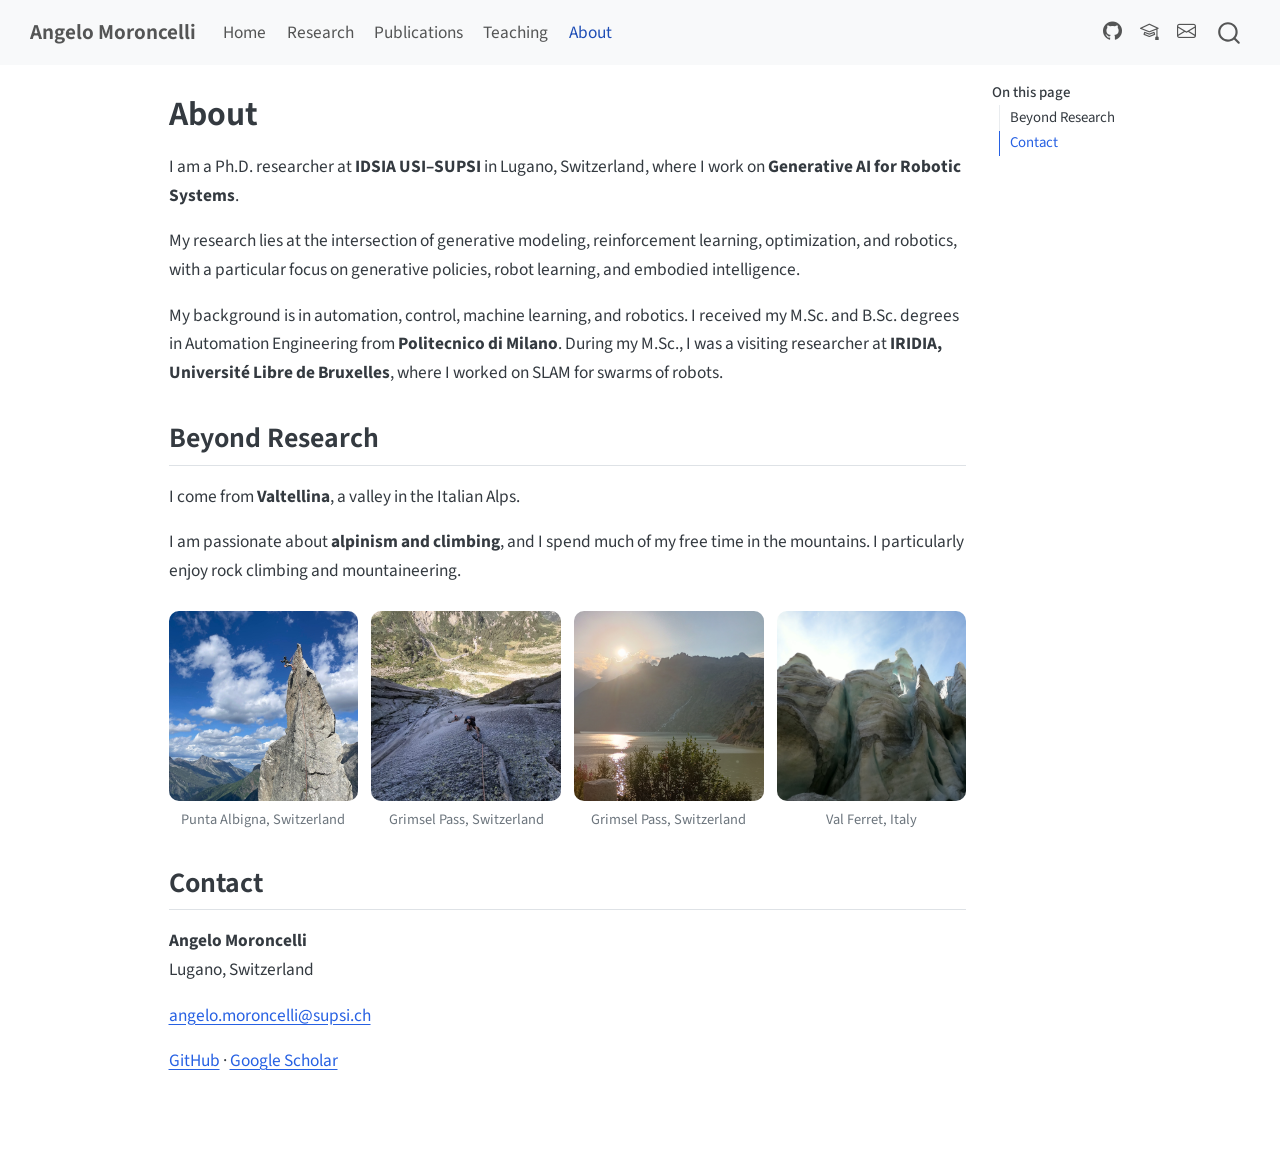
==== about.html @ 51ad6a88 "Built site for gh-pages" ====
<!DOCTYPE html>
<html xmlns="http://www.w3.org/1999/xhtml" lang="en" xml:lang="en"><head>

<meta charset="utf-8">
<meta name="generator" content="quarto-1.10.18">

<meta name="viewport" content="width=device-width, initial-scale=1.0, user-scalable=yes">


<title>About – Angelo Moroncelli</title>
<style>
/* Default styles provided by pandoc.
** See https://pandoc.org/MANUAL.html#variables-for-html for config info.
*/
span.smallcaps{font-variant: small-caps;}
div.columns{display: flex; gap: 1.5em;}
div.column{flex: auto;}
@media screen {
div.columns{gap: min(4vw, 1.5em);}
div.column{overflow-x: auto;}
}
div.hanging-indent{margin-left: 1.5em; text-indent: -1.5em;}
ul.task-list{list-style: none;}
ul.task-list li input[type="checkbox"] {
  width: 0.8em;
  margin: 0 0.8em 0.2em -1em; /* quarto-specific, see https://github.com/quarto-dev/quarto-cli/issues/4556 */ 
  vertical-align: middle;
}
</style>


<script src="site_libs/quarto-nav/quarto-nav.js"></script>
<script src="site_libs/quarto-nav/headroom.min.js"></script>
<script src="site_libs/clipboard/clipboard.min.js"></script>
<script src="site_libs/quarto-search/autocomplete.umd.js"></script>
<script src="site_libs/quarto-search/fuse.min.js"></script>
<script src="site_libs/quarto-search/quarto-search.js"></script>
<meta name="quarto:offset" content="./">
<script src="site_libs/quarto-html/quarto.js" type="module"></script>
<script src="site_libs/quarto-html/tabsets/tabsets.js" type="module"></script>
<script src="site_libs/quarto-html/popper.min.js"></script>
<script src="site_libs/quarto-html/tippy.umd.min.js"></script>
<script src="site_libs/quarto-html/anchor.min.js"></script>
<link href="site_libs/quarto-html/tippy.css" rel="stylesheet">
<link href="site_libs/quarto-html/quarto-syntax-highlighting-64a204ab8560d761af7679ceaba22944.css" rel="stylesheet" id="quarto-text-highlighting-styles">
<script src="site_libs/bootstrap/bootstrap.min.js"></script>
<link href="site_libs/bootstrap/bootstrap-icons.css" rel="stylesheet">
<link href="site_libs/bootstrap/bootstrap-445b8638c3d06994fee0907d791121c4.min.css" rel="stylesheet" append-hash="true" id="quarto-bootstrap" data-mode="light">
<script id="quarto-search-options" type="application/json">{
  "location": "navbar",
  "copy-button": false,
  "collapse-after": 3,
  "panel-placement": "end",
  "type": "overlay",
  "limit": 50,
  "keyboard-shortcut": [
    "f",
    "/",
    "s"
  ],
  "show-item-context": false,
  "language": {
    "search-no-results-text": "No results",
    "search-matching-documents-text": "matching documents",
    "search-copy-link-title": "Copy link to search",
    "search-hide-matches-text": "Hide additional matches",
    "search-more-match-text": "more match in this document",
    "search-more-matches-text": "more matches in this document",
    "search-clear-button-title": "Clear",
    "search-text-placeholder": "",
    "search-detached-cancel-button-title": "Cancel",
    "search-submit-button-title": "Submit",
    "search-label": "Search"
  }
}</script>
<style>html{ scroll-behavior: smooth; }</style>


<link rel="stylesheet" href="styles.css">
</head>

<body class="nav-fixed quarto-light">

<div id="quarto-search-results"></div>
  <header id="quarto-header" class="headroom fixed-top">
    <nav class="navbar navbar-expand-lg " data-bs-theme="dark">
      <div class="navbar-container container-fluid">
      <div class="navbar-brand-container mx-auto">
    <a class="navbar-brand" href="./index.html">
    <span class="navbar-title">Angelo Moroncelli</span>
    </a>
  </div>
            <div id="quarto-search" class="" title="Search"></div>
          <button class="navbar-toggler" type="button" data-bs-toggle="collapse" data-bs-target="#navbarCollapse" aria-controls="navbarCollapse" role="menu" aria-expanded="false" aria-label="Toggle navigation" onclick="if (window.quartoToggleHeadroom) { window.quartoToggleHeadroom(); }">
  <span class="navbar-toggler-icon"></span>
</button>
          <div class="collapse navbar-collapse" id="navbarCollapse">
            <ul class="navbar-nav navbar-nav-scroll me-auto">
  <li class="nav-item">
    <a class="nav-link" href="./index.html"> 
<span class="menu-text">Home</span></a>
  </li>  
  <li class="nav-item">
    <a class="nav-link" href="./research.html"> 
<span class="menu-text">Research</span></a>
  </li>  
  <li class="nav-item">
    <a class="nav-link" href="./publications.html"> 
<span class="menu-text">Publications</span></a>
  </li>  
  <li class="nav-item">
    <a class="nav-link" href="./teaching.html"> 
<span class="menu-text">Teaching</span></a>
  </li>  
  <li class="nav-item">
    <a class="nav-link active" href="./about.html" aria-current="page"> 
<span class="menu-text">About</span></a>
  </li>  
</ul>
            <ul class="navbar-nav navbar-nav-scroll ms-auto">
  <li class="nav-item compact">
    <a class="nav-link" href="https://github.com/clmoro"> <i class="bi bi-github" role="img">
</i> 
<span class="menu-text"></span></a>
  </li>  
  <li class="nav-item compact">
    <a class="nav-link" href="https://scholar.google.com/citations?user=3u1DpR4AAAAJ"> <i class="bi bi-mortarboard" role="img">
</i> 
<span class="menu-text"></span></a>
  </li>  
  <li class="nav-item compact">
    <a class="nav-link" href="mailto:angelo.moroncelli@supsi.ch"> <i class="bi bi-envelope" role="img">
</i> 
<span class="menu-text"></span></a>
  </li>  
</ul>
          </div> <!-- /navcollapse -->
            <div class="quarto-navbar-tools">
</div>
      </div> <!-- /container-fluid -->
    </nav>
</header>
<!-- content -->
<div id="quarto-content" class="quarto-container page-columns page-rows-contents page-layout-article page-navbar">
<!-- sidebar -->
<!-- margin-sidebar -->
    <div id="quarto-margin-sidebar" class="sidebar margin-sidebar">
        <nav id="TOC" role="doc-toc" class="toc-active">
    <h2 id="toc-title">On this page</h2>
   
  <ul>
  <li><a href="#beyond-research" id="toc-beyond-research" class="nav-link active" data-scroll-target="#beyond-research">Beyond Research</a></li>
  <li><a href="#contact" id="toc-contact" class="nav-link" data-scroll-target="#contact">Contact</a></li>
  </ul>
</nav>
    </div>
<!-- main -->
<main class="content" id="quarto-document-content">

<header id="title-block-header" class="quarto-title-block default">
<div class="quarto-title">
<h1 class="title">About</h1>
</div>



<div class="quarto-title-meta">

    
  
    
  </div>
  


</header>


<p>I am a Ph.D.&nbsp;researcher at <strong>IDSIA USI–SUPSI</strong> in Lugano, Switzerland, where I work on <strong>Generative AI for Robotic Systems</strong>.</p>
<p>My research lies at the intersection of generative modeling, reinforcement learning, optimization, and robotics, with a particular focus on generative policies, robot learning, and embodied intelligence.</p>
<p>My background is in automation, control, machine learning, and robotics. I received my M.Sc. and B.Sc. degrees in Automation Engineering from <strong>Politecnico di Milano</strong>. During my M.Sc., I was a visiting researcher at <strong>IRIDIA, Université Libre de Bruxelles</strong>, where I worked on SLAM for swarms of robots.</p>
<section id="beyond-research" class="level2">
<h2 class="anchored" data-anchor-id="beyond-research">Beyond Research</h2>
<p>I come from <strong>Valtellina</strong>, a valley in the Italian Alps.</p>
<p>I am passionate about <strong>alpinism and climbing</strong>, and I spend much of my free time in the mountains. I particularly enjoy rock climbing and mountaineering.</p>
<div class="mountain-gallery">
<div class="gallery-item">
<a href="images/alpinism-1.jpeg" class="lightbox" data-gallery="alpinism"><img src="images/alpinism-1.jpeg" class="gallery-img img-fluid"></a>
<div class="gallery-caption">
Punta Albigna, Switzerland
</div>
</div>
<div class="gallery-item">
<a href="images/alpinism-2.jpeg" class="lightbox" data-gallery="alpinism"><img src="images/alpinism-2.jpeg" class="gallery-img img-fluid"></a>
<div class="gallery-caption">
Grimsel Pass, Switzerland
</div>
</div>
<div class="gallery-item">
<a href="images/alpinism-3.jpeg" class="lightbox" data-gallery="alpinism"><img src="images/alpinism-3.jpeg" class="gallery-img img-fluid"></a>
<div class="gallery-caption">
Grimsel Pass, Switzerland
</div>
</div>
<div class="gallery-item">
<a href="images/alpinism-4.jpeg" class="lightbox" data-gallery="alpinism"><img src="images/alpinism-4.jpeg" class="gallery-img img-fluid"></a>
<div class="gallery-caption">
Val Ferret, Italy
</div>
</div>
</div>
</section>
<section id="contact" class="level2">
<h2 class="anchored" data-anchor-id="contact">Contact</h2>
<p><strong>Angelo Moroncelli</strong><br>
Lugano, Switzerland</p>
<p><a href="mailto:angelo.moroncelli@supsi.ch">angelo.moroncelli@supsi.ch</a></p>
<p><a href="https://github.com/clmoro">GitHub</a> · <a href="https://scholar.google.com/citations?user=3u1DpR4AAAAJ">Google Scholar</a></p>


</section>

</main> <!-- /main -->
<script id="quarto-html-after-body" type="application/javascript">
  window.document.addEventListener("DOMContentLoaded", function (event) {
    const icon = "";
    const anchorJS = new window.AnchorJS();
    anchorJS.options = {
      placement: 'right',
      icon: icon
    };
    anchorJS.add('.anchored');
    const isCodeAnnotation = (el) => {
      for (const clz of el.classList) {
        if (clz.startsWith('code-annotation-')) {                     
          return true;
        }
      }
      return false;
    }
    const onCopySuccess = function(e) {
      // button target
      const button = e.trigger;
      // don't keep focus
      button.blur();
      // flash "checked"
      button.classList.add('code-copy-button-checked');
      var currentTitle = button.getAttribute("title");
      button.setAttribute("title", "Copied!");
      let tooltip;
      if (window.bootstrap) {
        button.setAttribute("data-bs-toggle", "tooltip");
        button.setAttribute("data-bs-placement", "left");
        button.setAttribute("data-bs-title", "Copied!");
        tooltip = new bootstrap.Tooltip(button, 
          { trigger: "manual", 
            customClass: "code-copy-button-tooltip",
            offset: [0, -8]});
        tooltip.show();    
      }
      setTimeout(function() {
        if (tooltip) {
          tooltip.hide();
          button.removeAttribute("data-bs-title");
          button.removeAttribute("data-bs-toggle");
          button.removeAttribute("data-bs-placement");
        }
        button.setAttribute("title", currentTitle);
        button.classList.remove('code-copy-button-checked');
      }, 1000);
      // clear code selection
      e.clearSelection();
    }
    const getTextToCopy = function(trigger) {
      const outerScaffold = trigger.parentElement.cloneNode(true);
      const codeEl = outerScaffold.querySelector('code');
      for (const childEl of codeEl.children) {
        if (isCodeAnnotation(childEl)) {
          childEl.remove();
        }
      }
      return codeEl.innerText;
    }
    const clipboard = new window.ClipboardJS('.code-copy-button:not([data-in-quarto-modal])', {
      text: getTextToCopy
    });
    clipboard.on('success', onCopySuccess);
    if (window.document.getElementById('quarto-embedded-source-code-modal')) {
      const clipboardModal = new window.ClipboardJS('.code-copy-button[data-in-quarto-modal]', {
        text: getTextToCopy,
        container: window.document.getElementById('quarto-embedded-source-code-modal')
      });
      clipboardModal.on('success', onCopySuccess);
    }
      var localhostRegex = new RegExp(/^(?:http|https):\/\/localhost\:?[0-9]*\//);
      var mailtoRegex = new RegExp(/^mailto:/);
        var filterRegex = new RegExp('/' + window.location.host + '/');
      var isInternal = (href) => {
          return filterRegex.test(href) || localhostRegex.test(href) || mailtoRegex.test(href);
      }
      // Inspect non-navigation links and adorn them if external
     var links = window.document.querySelectorAll('a[href]:not(.nav-link):not(.navbar-brand):not(.toc-action):not(.sidebar-link):not(.sidebar-item-toggle):not(.pagination-link):not(.no-external):not([aria-hidden]):not(.dropdown-item):not(.quarto-navigation-tool):not(.about-link)');
      for (var i=0; i<links.length; i++) {
        const link = links[i];
        if (!isInternal(link.href)) {
          // undo the damage that might have been done by quarto-nav.js in the case of
          // links that we want to consider external
          if (link.dataset.originalHref !== undefined) {
            link.href = link.dataset.originalHref;
          }
        }
      }
    function tippyHover(el, contentFn, onTriggerFn, onUntriggerFn) {
      const config = {
        allowHTML: true,
        maxWidth: 500,
        delay: 100,
        arrow: false,
        appendTo: function(el) {
            return el.parentElement;
        },
        interactive: true,
        interactiveBorder: 10,
        theme: 'quarto',
        placement: 'bottom-start',
      };
      if (contentFn) {
        config.content = contentFn;
      }
      if (onTriggerFn) {
        config.onTrigger = onTriggerFn;
      }
      if (onUntriggerFn) {
        config.onUntrigger = onUntriggerFn;
      }
      window.tippy(el, config); 
    }
    const noterefs = window.document.querySelectorAll('a[role="doc-noteref"]');
    for (var i=0; i<noterefs.length; i++) {
      const ref = noterefs[i];
      tippyHover(ref, function() {
        // use id or data attribute instead here
        let href = ref.getAttribute('data-footnote-href') || ref.getAttribute('href');
        try { href = new URL(href).hash; } catch {}
        const id = href.replace(/^#\/?/, "");
        const note = window.document.getElementById(id);
        if (note) {
          return note.innerHTML;
        } else {
          return "";
        }
      });
    }
    const xrefs = window.document.querySelectorAll('a.quarto-xref');
    const processXRef = (id, note) => {
      // Strip column container classes
      const stripColumnClz = (el) => {
        el.classList.remove("page-full", "page-columns");
        if (el.children) {
          for (const child of el.children) {
            stripColumnClz(child);
          }
        }
      }
      stripColumnClz(note)
      if (id === null || id.startsWith('sec-')) {
        // Special case sections, only their first couple elements
        const container = document.createElement("div");
        if (note.children && note.children.length > 2) {
          container.appendChild(note.children[0].cloneNode(true));
          for (let i = 1; i < note.children.length; i++) {
            const child = note.children[i];
            if (child.tagName === "P" && child.innerText === "") {
              continue;
            } else {
              container.appendChild(child.cloneNode(true));
              break;
            }
          }
          if (window.Quarto?.typesetMath) {
            window.Quarto.typesetMath(container);
          }
          return container.innerHTML
        } else {
          if (window.Quarto?.typesetMath) {
            window.Quarto.typesetMath(note);
          }
          return note.innerHTML;
        }
      } else {
        // Remove any anchor links if they are present
        const anchorLink = note.querySelector('a.anchorjs-link');
        if (anchorLink) {
          anchorLink.remove();
        }
        if (window.Quarto?.typesetMath) {
          window.Quarto.typesetMath(note);
        }
        if (note.classList.contains("callout")) {
          return note.outerHTML;
        } else {
          return note.innerHTML;
        }
      }
    }
    for (var i=0; i<xrefs.length; i++) {
      const xref = xrefs[i];
      tippyHover(xref, undefined, function(instance) {
        instance.disable();
        let url = xref.getAttribute('href');
        let hash = undefined; 
        if (url.startsWith('#')) {
          hash = url;
        } else {
          try { hash = new URL(url).hash; } catch {}
        }
        if (hash) {
          const id = hash.replace(/^#\/?/, "");
          const note = window.document.getElementById(id);
          if (note !== null) {
            try {
              const html = processXRef(id, note.cloneNode(true));
              instance.setContent(html);
            } finally {
              instance.enable();
              instance.show();
            }
          } else {
            // See if we can fetch this
            fetch(url.split('#')[0])
            .then(res => res.text())
            .then(html => {
              const parser = new DOMParser();
              const htmlDoc = parser.parseFromString(html, "text/html");
              const note = htmlDoc.getElementById(id);
              if (note !== null) {
                const html = processXRef(id, note);
                instance.setContent(html);
              } 
            }).finally(() => {
              instance.enable();
              instance.show();
            });
          }
        } else {
          // See if we can fetch a full url (with no hash to target)
          // This is a special case and we should probably do some content thinning / targeting
          fetch(url)
          .then(res => res.text())
          .then(html => {
            const parser = new DOMParser();
            const htmlDoc = parser.parseFromString(html, "text/html");
            const note = htmlDoc.querySelector('main.content');
            if (note !== null) {
              // This should only happen for chapter cross references
              // (since there is no id in the URL)
              // remove the first header
              if (note.children.length > 0 && note.children[0].tagName === "HEADER") {
                note.children[0].remove();
              }
              const html = processXRef(null, note);
              instance.setContent(html);
            } 
          }).finally(() => {
            instance.enable();
            instance.show();
          });
        }
      }, function(instance) {
      });
    }
        let selectedAnnoteEl;
        const selectorForAnnotation = ( cell, annotation) => {
          let cellAttr = 'data-code-cell="' + cell + '"';
          let lineAttr = 'data-code-annotation="' +  annotation + '"';
          const selector = 'span[' + cellAttr + '][' + lineAttr + ']';
          return selector;
        }
        const selectCodeLines = (annoteEl) => {
          const doc = window.document;
          const targetCell = annoteEl.getAttribute("data-target-cell");
          const targetAnnotation = annoteEl.getAttribute("data-target-annotation");
          const annoteSpan = window.document.querySelector(selectorForAnnotation(targetCell, targetAnnotation));
          const lines = annoteSpan.getAttribute("data-code-lines").split(",");
          const lineIds = lines.map((line) => {
            return targetCell + "-" + line;
          })
          let top = null;
          let height = null;
          let parent = null;
          if (lineIds.length > 0) {
              //compute the position of the single el (top and bottom and make a div)
              const el = window.document.getElementById(lineIds[0]);
              top = el.offsetTop;
              height = el.offsetHeight;
              parent = el.parentElement.parentElement;
            if (lineIds.length > 1) {
              const lastEl = window.document.getElementById(lineIds[lineIds.length - 1]);
              const bottom = lastEl.offsetTop + lastEl.offsetHeight;
              height = bottom - top;
            }
            if (top !== null && height !== null && parent !== null) {
              // cook up a div (if necessary) and position it 
              let div = window.document.getElementById("code-annotation-line-highlight");
              if (div === null) {
                div = window.document.createElement("div");
                div.setAttribute("id", "code-annotation-line-highlight");
                div.style.position = 'absolute';
                parent.appendChild(div);
              }
              div.style.top = top - 2 + "px";
              div.style.height = height + 4 + "px";
              div.style.left = 0;
              let gutterDiv = window.document.getElementById("code-annotation-line-highlight-gutter");
              if (gutterDiv === null) {
                gutterDiv = window.document.createElement("div");
                gutterDiv.setAttribute("id", "code-annotation-line-highlight-gutter");
                gutterDiv.style.position = 'absolute';
                const codeCell = window.document.getElementById(targetCell);
                const gutter = codeCell.querySelector('.code-annotation-gutter');
                gutter.appendChild(gutterDiv);
              }
              gutterDiv.style.top = top - 2 + "px";
              gutterDiv.style.height = height + 4 + "px";
            }
            selectedAnnoteEl = annoteEl;
          }
        };
        const unselectCodeLines = () => {
          const elementsIds = ["code-annotation-line-highlight", "code-annotation-line-highlight-gutter"];
          elementsIds.forEach((elId) => {
            const div = window.document.getElementById(elId);
            if (div) {
              div.remove();
            }
          });
          selectedAnnoteEl = undefined;
        };
          // Handle positioning of the toggle
      window.addEventListener(
        "resize",
        throttle(() => {
          elRect = undefined;
          if (selectedAnnoteEl) {
            selectCodeLines(selectedAnnoteEl);
          }
        }, 10)
      );
      function throttle(fn, ms) {
      let throttle = false;
      let timer;
        return (...args) => {
          if(!throttle) { // first call gets through
              fn.apply(this, args);
              throttle = true;
          } else { // all the others get throttled
              if(timer) clearTimeout(timer); // cancel #2
              timer = setTimeout(() => {
                fn.apply(this, args);
                timer = throttle = false;
              }, ms);
          }
        };
      }
        // Attach click handler to the DT
        const annoteDls = window.document.querySelectorAll('dt[data-target-cell]');
        for (const annoteDlNode of annoteDls) {
          annoteDlNode.addEventListener('click', (event) => {
            const clickedEl = event.target;
            if (clickedEl !== selectedAnnoteEl) {
              unselectCodeLines();
              const activeEl = window.document.querySelector('dt[data-target-cell].code-annotation-active');
              if (activeEl) {
                activeEl.classList.remove('code-annotation-active');
              }
              selectCodeLines(clickedEl);
              clickedEl.classList.add('code-annotation-active');
            } else {
              // Unselect the line
              unselectCodeLines();
              clickedEl.classList.remove('code-annotation-active');
            }
          });
        }
    const findCites = (el) => {
      const parentEl = el.parentElement;
      if (parentEl) {
        const cites = parentEl.dataset.cites;
        if (cites) {
          return {
            el,
            cites: cites.split(' ')
          };
        } else {
          return findCites(el.parentElement)
        }
      } else {
        return undefined;
      }
    };
    var bibliorefs = window.document.querySelectorAll('a[role="doc-biblioref"]');
    for (var i=0; i<bibliorefs.length; i++) {
      const ref = bibliorefs[i];
      const citeInfo = findCites(ref);
      if (citeInfo) {
        tippyHover(citeInfo.el, function() {
          var popup = window.document.createElement('div');
          citeInfo.cites.forEach(function(cite) {
            var citeDiv = window.document.createElement('div');
            citeDiv.classList.add('hanging-indent');
            citeDiv.classList.add('csl-entry');
            var biblioDiv = window.document.getElementById('ref-' + cite);
            if (biblioDiv) {
              citeDiv.innerHTML = biblioDiv.innerHTML;
            }
            popup.appendChild(citeDiv);
          });
          return popup.innerHTML;
        });
      }
    }
  });
  </script>
</div> <!-- /content -->




<script src="site_libs/quarto-html/zenscroll-min.js"></script>
</body></html>
---- site_libs/quarto-html/tippy.css ----
.tippy-box[data-animation=fade][data-state=hidden]{opacity:0}[data-tippy-root]{max-width:calc(100vw - 10px)}.tippy-box{position:relative;background-color:#333;color:#fff;border-radius:4px;font-size:14px;line-height:1.4;white-space:normal;outline:0;transition-property:transform,visibility,opacity}.tippy-box[data-placement^=top]>.tippy-arrow{bottom:0}.tippy-box[data-placement^=top]>.tippy-arrow:before{bottom:-7px;left:0;border-width:8px 8px 0;border-top-color:initial;transform-origin:center top}.tippy-box[data-placement^=bottom]>.tippy-arrow{top:0}.tippy-box[data-placement^=bottom]>.tippy-arrow:before{top:-7px;left:0;border-width:0 8px 8px;border-bottom-color:initial;transform-origin:center bottom}.tippy-box[data-placement^=left]>.tippy-arrow{right:0}.tippy-box[data-placement^=left]>.tippy-arrow:before{border-width:8px 0 8px 8px;border-left-color:initial;right:-7px;transform-origin:center left}.tippy-box[data-placement^=right]>.tippy-arrow{left:0}.tippy-box[data-placement^=right]>.tippy-arrow:before{left:-7px;border-width:8px 8px 8px 0;border-right-color:initial;transform-origin:center right}.tippy-box[data-inertia][data-state=visible]{transition-timing-function:cubic-bezier(.54,1.5,.38,1.11)}.tippy-arrow{width:16px;height:16px;color:#333}.tippy-arrow:before{content:"";position:absolute;border-color:transparent;border-style:solid}.tippy-content{position:relative;padding:5px 9px;z-index:1}
---- site_libs/quarto-html/quarto-syntax-highlighting-64a204ab8560d761af7679ceaba22944.css ----
/* quarto syntax highlight colors */
:root {
  --quarto-hl-ot-color: #003B4F;
  --quarto-hl-at-color: #657422;
  --quarto-hl-ss-color: #20794D;
  --quarto-hl-an-color: #5E5E5E;
  --quarto-hl-fu-color: #4758AB;
  --quarto-hl-st-color: #20794D;
  --quarto-hl-cf-color: #003B4F;
  --quarto-hl-op-color: #5E5E5E;
  --quarto-hl-er-color: #AD0000;
  --quarto-hl-bn-color: #AD0000;
  --quarto-hl-al-color: #AD0000;
  --quarto-hl-va-color: #111111;
  --quarto-hl-bu-color: inherit;
  --quarto-hl-ex-color: inherit;
  --quarto-hl-pp-color: #AD0000;
  --quarto-hl-in-color: #5E5E5E;
  --quarto-hl-vs-color: #20794D;
  --quarto-hl-wa-color: #5E5E5E;
  --quarto-hl-do-color: #5E5E5E;
  --quarto-hl-im-color: #00769E;
  --quarto-hl-ch-color: #20794D;
  --quarto-hl-dt-color: #AD0000;
  --quarto-hl-fl-color: #AD0000;
  --quarto-hl-co-color: #5E5E5E;
  --quarto-hl-cv-color: #5E5E5E;
  --quarto-hl-cn-color: #8f5902;
  --quarto-hl-sc-color: #5E5E5E;
  --quarto-hl-dv-color: #AD0000;
  --quarto-hl-kw-color: #003B4F;
}

/* other quarto variables */
:root {
  --quarto-font-monospace: SFMono-Regular, Menlo, Monaco, Consolas, "Liberation Mono", "Courier New", monospace;
}

/* syntax highlight based on Pandoc's rules */
pre > code.sourceCode > span {
  color: #003B4F;
}

code.sourceCode > span {
  color: #003B4F;
}

div.sourceCode,
div.sourceCode pre.sourceCode {
  color: #003B4F;
}

/* Normal */
code span {
  color: #003B4F;
}

/* Alert */
code span.al {
  color: #AD0000;
  font-style: inherit;
}

/* Annotation */
code span.an {
  color: #5E5E5E;
  font-style: inherit;
}

/* Attribute */
code span.at {
  color: #657422;
  font-style: inherit;
}

/* BaseN */
code span.bn {
  color: #AD0000;
  font-style: inherit;
}

/* BuiltIn */
code span.bu {
  font-style: inherit;
}

/* ControlFlow */
code span.cf {
  color: #003B4F;
  font-weight: bold;
  font-style: inherit;
}

/* Char */
code span.ch {
  color: #20794D;
  font-style: inherit;
}

/* Constant */
code span.cn {
  color: #8f5902;
  font-style: inherit;
}

/* Comment */
code span.co {
  color: #5E5E5E;
  font-style: inherit;
}

/* CommentVar */
code span.cv {
  color: #5E5E5E;
  font-style: italic;
}

/* Documentation */
code span.do {
  color: #5E5E5E;
  font-style: italic;
}

/* DataType */
code span.dt {
  color: #AD0000;
  font-style: inherit;
}

/* DecVal */
code span.dv {
  color: #AD0000;
  font-style: inherit;
}

/* Error */
code span.er {
  color: #AD0000;
  font-style: inherit;
}

/* Extension */
code span.ex {
  font-style: inherit;
}

/* Float */
code span.fl {
  color: #AD0000;
  font-style: inherit;
}

/* Function */
code span.fu {
  color: #4758AB;
  font-style: inherit;
}

/* Import */
code span.im {
  color: #00769E;
  font-style: inherit;
}

/* Information */
code span.in {
  color: #5E5E5E;
  font-style: inherit;
}

/* Keyword */
code span.kw {
  color: #003B4F;
  font-weight: bold;
  font-style: inherit;
}

/* Operator */
code span.op {
  color: #5E5E5E;
  font-style: inherit;
}

/* Other */
code span.ot {
  color: #003B4F;
  font-style: inherit;
}

/* Preprocessor */
code span.pp {
  color: #AD0000;
  font-style: inherit;
}

/* SpecialChar */
code span.sc {
  color: #5E5E5E;
  font-style: inherit;
}

/* SpecialString */
code span.ss {
  color: #20794D;
  font-style: inherit;
}

/* String */
code span.st {
  color: #20794D;
  font-style: inherit;
}

/* Variable */
code span.va {
  color: #111111;
  font-style: inherit;
}

/* VerbatimString */
code span.vs {
  color: #20794D;
  font-style: inherit;
}

/* Warning */
code span.wa {
  color: #5E5E5E;
  font-style: italic;
}

.prevent-inlining {
  content: "</";
}

/*# sourceMappingURL=9d8d5bb603a83b8298b89080a598c93b.css.map */
---- styles.css ----
/* Angelo Moroncelli academic website */

body { font-size: 1.02rem; line-height: 1.65; }
h1, h2, h3 { font-weight: 650; }
.navbar-brand { font-weight: 650; }
main { max-width: 1180px; }

/* Hero */
.hero {
  display: grid;
  grid-template-columns: 350px 1fr;
  gap: 3rem;
  align-items: center;
  margin: 1.5rem 0 4rem 0;
}
.hero-photo img {
  width: 100%;
  max-width: 330px;
  aspect-ratio: 1 / 1;
  object-fit: cover;
  border-radius: 16px;
  display: block;
  margin: 0 auto;
  box-shadow: 0 8px 24px rgba(0,0,0,0.10);
}
.hero-text h1 {
  font-size: clamp(2.2rem, 5vw, 4rem);
  line-height: 1.05;
  margin-bottom: 0.7rem;
}
.hero-text p:first-of-type { font-size: 1.15rem; }
.btn { margin-right: 0.35rem; margin-bottom: 0.55rem; }

/* Paper cards */
.paper-grid {
  display: grid;
  grid-template-columns: repeat(2, minmax(0, 1fr));
  gap: 1.35rem;
  margin: 1rem 0 1.25rem 0;
}
.paper-card {
  overflow: hidden;
  border: 1px solid rgba(0,0,0,0.10);
  border-radius: 14px;
  background: rgba(255,255,255,0.72);
  box-shadow: 0 5px 18px rgba(0,0,0,0.05);
  transition: transform 0.18s ease, box-shadow 0.18s ease;
}
.paper-card:hover {
  transform: translateY(-3px);
  box-shadow: 0 10px 26px rgba(0,0,0,0.10);
}
.paper-card > p:first-child { margin: 0; }
.paper-image {
  width: 100%;
  height: 220px;
  object-fit: contain;
  object-position: center;
  display: block;
  margin: 0;
  padding: 0.45rem;
  background: #fff;
  border-bottom: 1px solid rgba(0,0,0,0.08);
}
.paper-card-body { padding: 1.2rem 1.35rem 1.35rem; }
.paper-card-body h3 {
  font-size: 1.12rem;
  line-height: 1.35;
  margin-top: 0;
  margin-bottom: 0.6rem;
}
.paper-card-body p { margin-bottom: 0.75rem; }
.paper-link, .all-pubs { font-weight: 600; text-decoration: none; }

/* Research interests */
.interest-grid {
  display: grid;
  grid-template-columns: repeat(4, minmax(0,1fr));
  gap: 1rem;
  margin-top: 1rem;
}
.interest-card {
  border-top: 3px solid currentColor;
  padding: 1rem 0.9rem;
  background: rgba(0,0,0,0.025);
  border-radius: 8px;
}

@media (max-width: 900px) {
  .hero { grid-template-columns: 1fr; gap: 1.5rem; }
  .hero-photo img { max-width: 300px; }
  .paper-grid { grid-template-columns: 1fr; }
  .paper-image { height: 250px; }
  .interest-grid { grid-template-columns: repeat(2, minmax(0,1fr)); }
}

@media (max-width: 560px) {
  .hero { margin-top: 0.75rem; margin-bottom: 2.5rem; }
  .hero-photo img { max-width: 250px; }
  .hero-text h1 { font-size: 2.4rem; }
  .paper-image { height: 190px; }
  .interest-grid { grid-template-columns: 1fr; }
}

/* About page photo gallery */

.mountain-gallery {
  display: grid;
  grid-template-columns: repeat(4, 1fr);
  gap: 0.75rem;
  margin: 1.5rem 0 2rem;
}

.gallery-item {
  min-width: 0;
}

.gallery-item p {
  margin: 0;
}

.gallery-item a {
  display: block;
  aspect-ratio: 1 / 1;
  overflow: hidden;
  border-radius: 10px;
}

.gallery-item img.gallery-img {
  width: 100%;
  height: 100%;
  object-fit: cover;
  display: block;
  transition: transform 0.2s ease;
}

.gallery-item a:hover img.gallery-img {
  transform: scale(1.04);
}

.gallery-caption {
  margin-top: 0.45rem;
  text-align: center;
  font-size: 0.85rem;
  color: #6c757d;
}

/* Tablet */
@media (max-width: 900px) {
  .mountain-gallery {
    grid-template-columns: repeat(2, 1fr);
  }
}

/* Mobile */
@media (max-width: 560px) {
  .mountain-gallery {
    grid-template-columns: repeat(2, 1fr);
  }

  .gallery-caption {
    font-size: 0.78rem;
  }
}
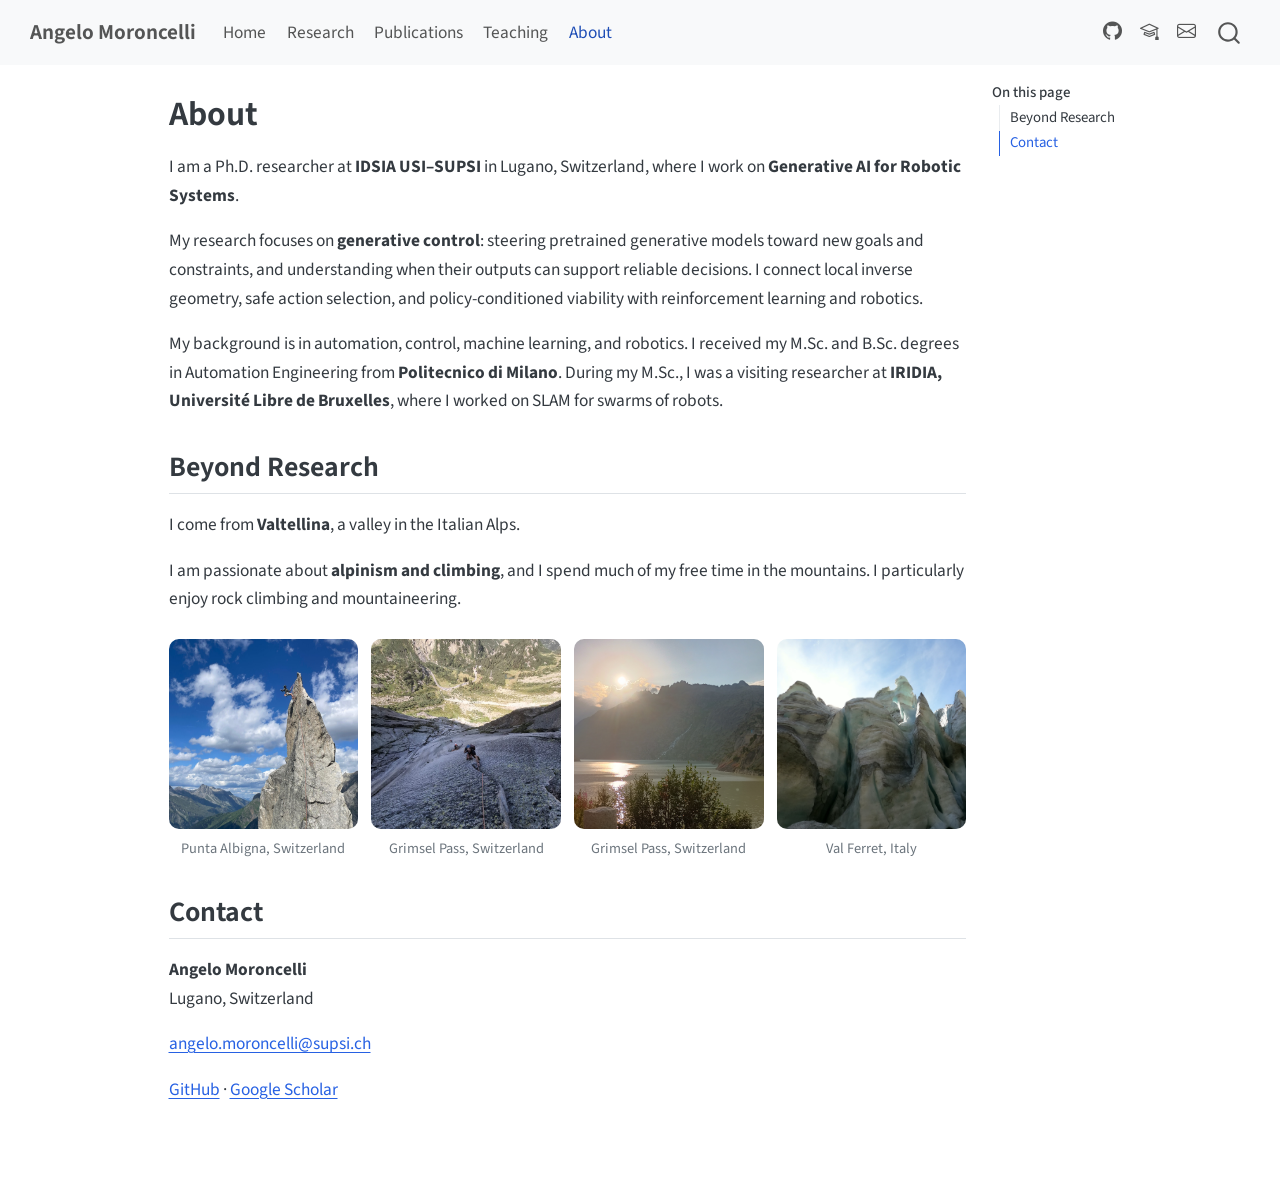
==== commit 97e185bd: "Publish generative control research and updated CV" ====
--- a/about.html
+++ b/about.html
@@ -177,7 +177,7 @@
 
 
 <p>I am a Ph.D.&nbsp;researcher at <strong>IDSIA USI–SUPSI</strong> in Lugano, Switzerland, where I work on <strong>Generative AI for Robotic Systems</strong>.</p>
-<p>My research lies at the intersection of generative modeling, reinforcement learning, optimization, and robotics, with a particular focus on generative policies, robot learning, and embodied intelligence.</p>
+<p>My research focuses on <strong>generative control</strong>: steering pretrained generative models toward new goals and constraints, and understanding when their outputs can support reliable decisions. I connect local inverse geometry, safe action selection, and policy-conditioned viability with reinforcement learning and robotics.</p>
 <p>My background is in automation, control, machine learning, and robotics. I received my M.Sc. and B.Sc. degrees in Automation Engineering from <strong>Politecnico di Milano</strong>. During my M.Sc., I was a visiting researcher at <strong>IRIDIA, Université Libre de Bruxelles</strong>, where I worked on SLAM for swarms of robots.</p>
 <section id="beyond-research" class="level2">
 <h2 class="anchored" data-anchor-id="beyond-research">Beyond Research</h2>
